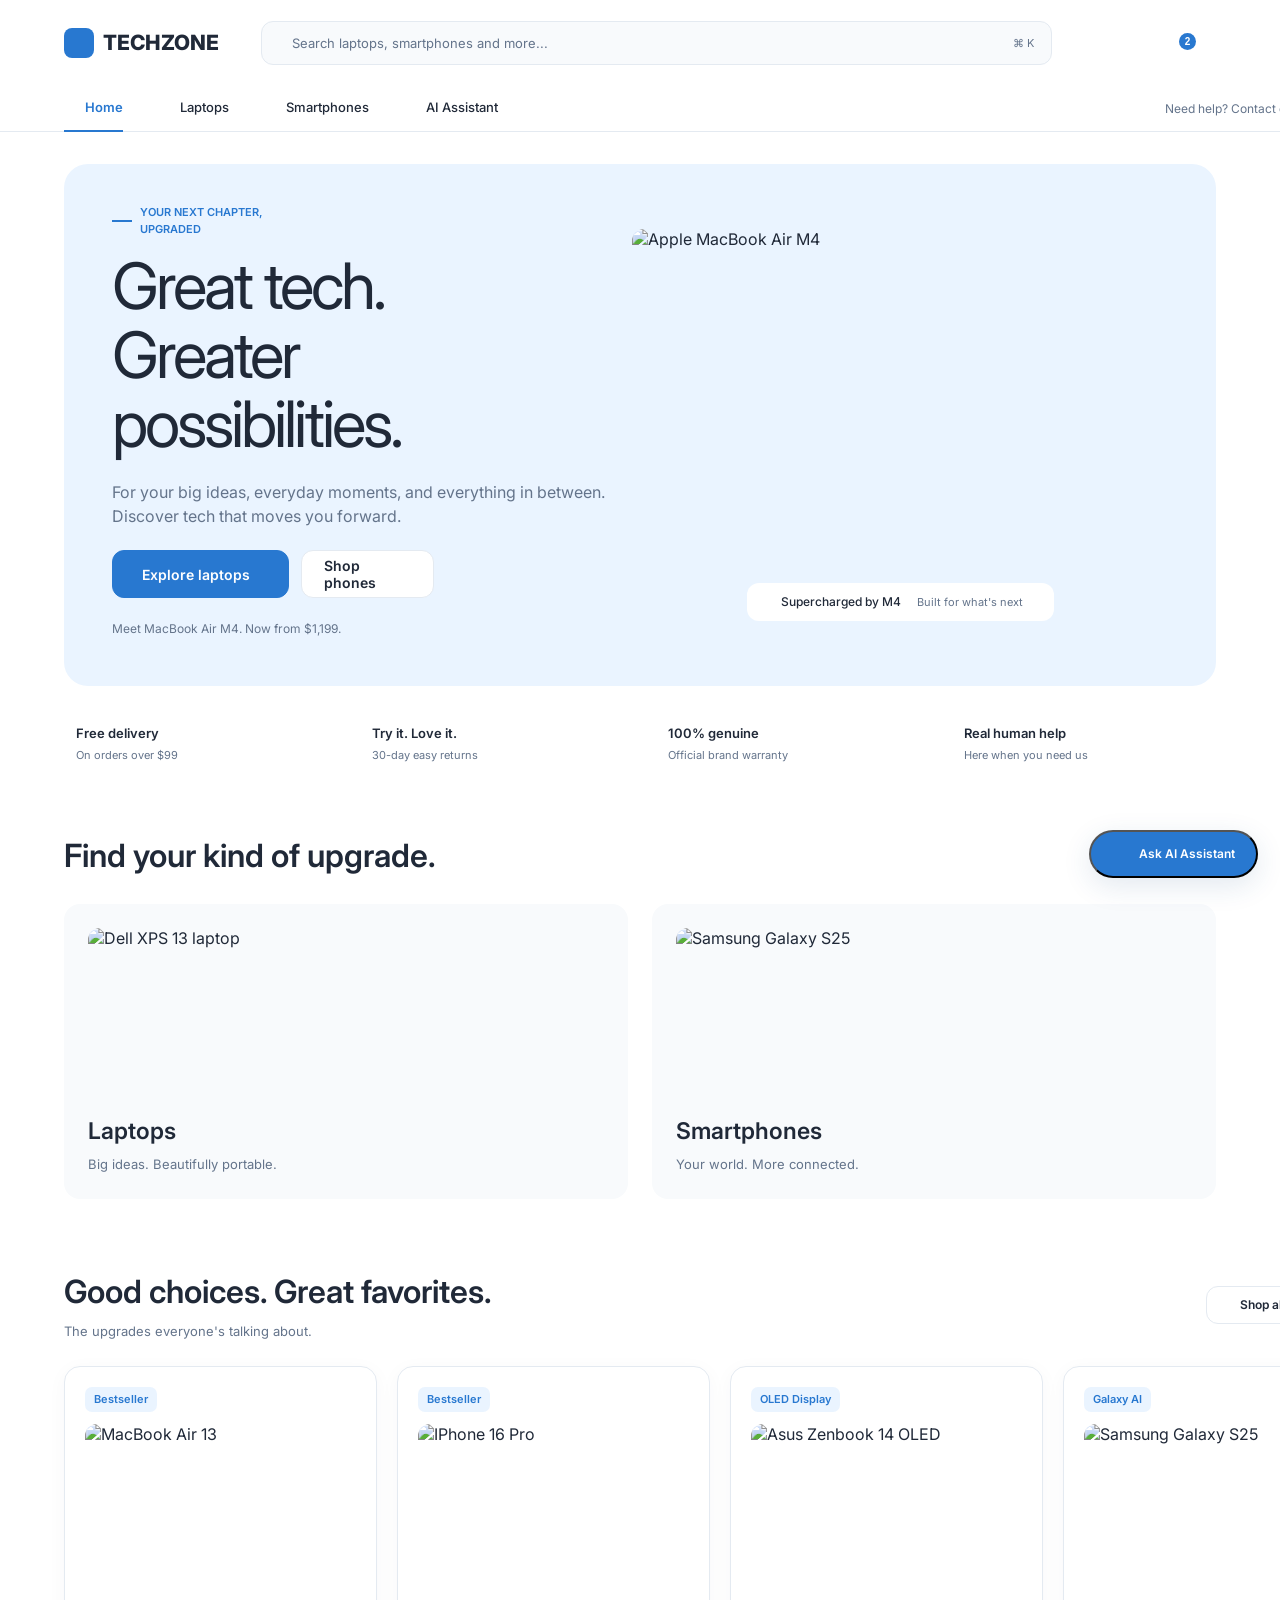
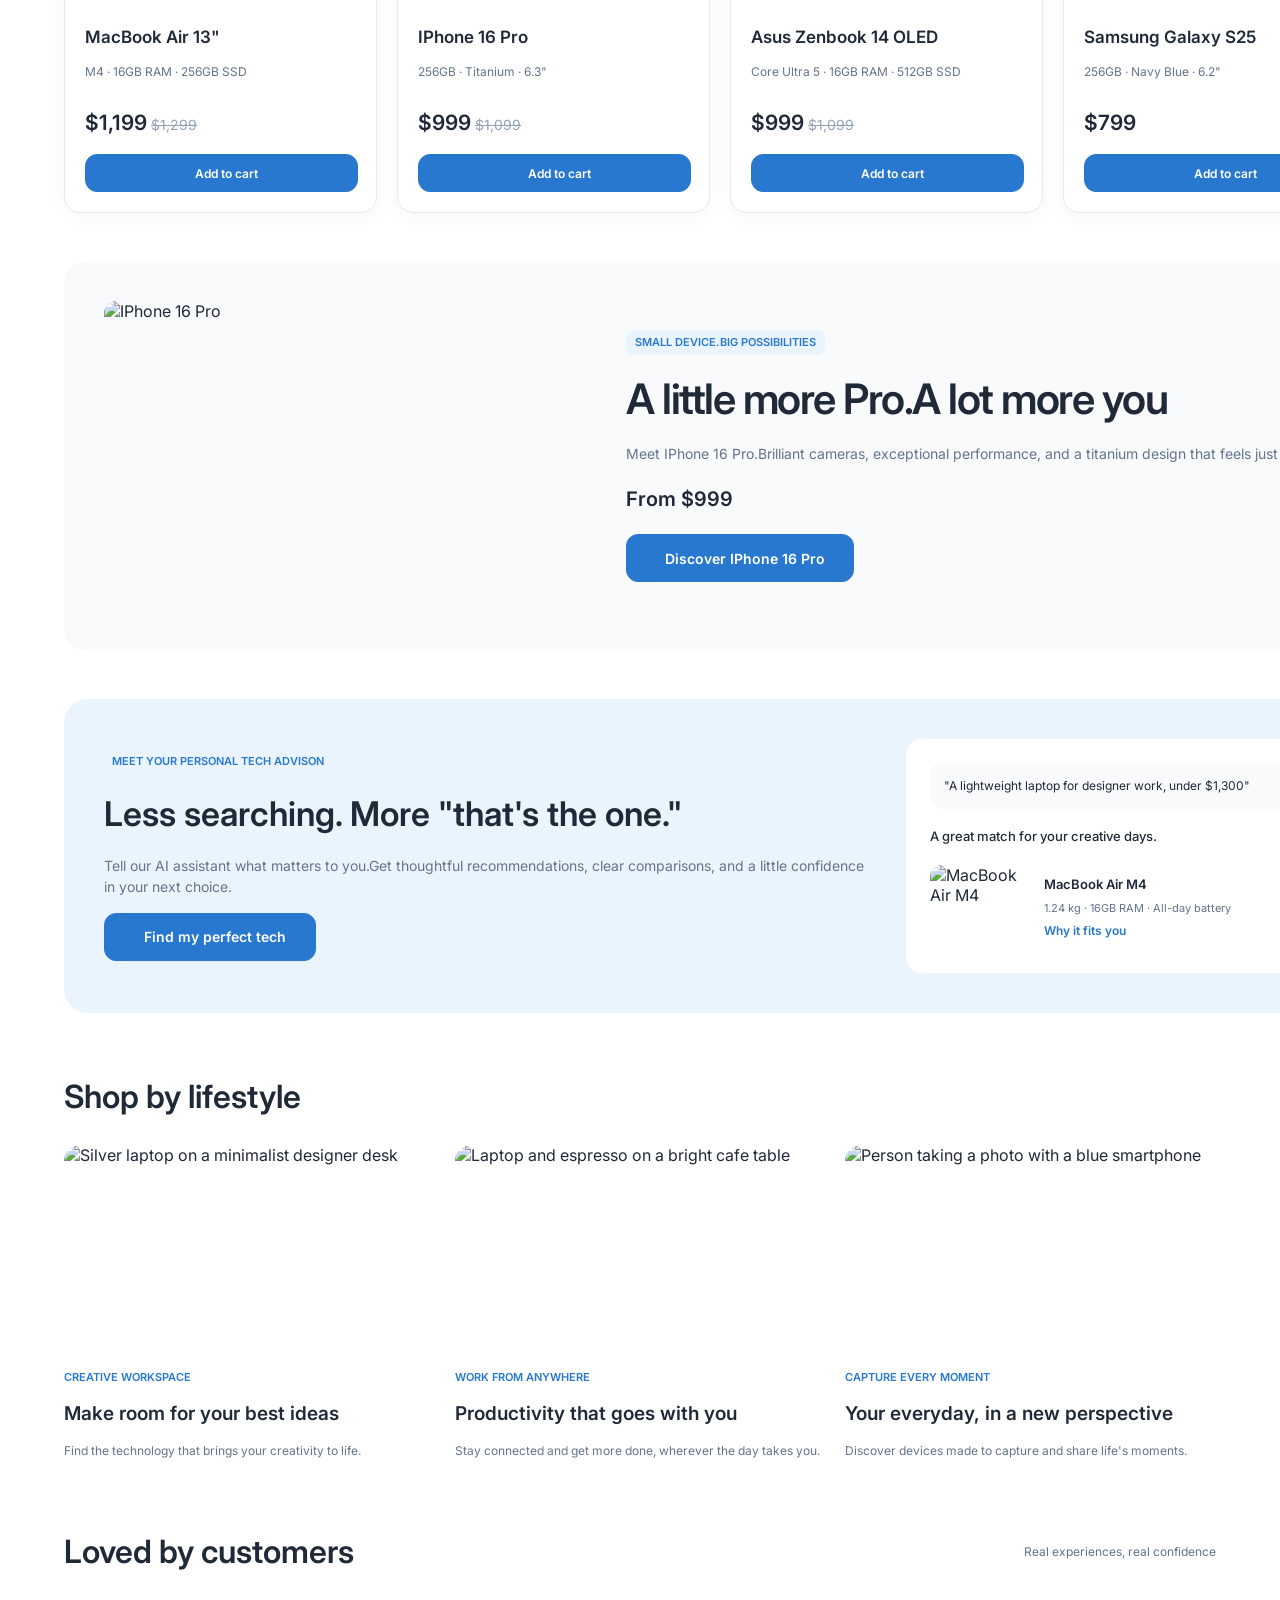
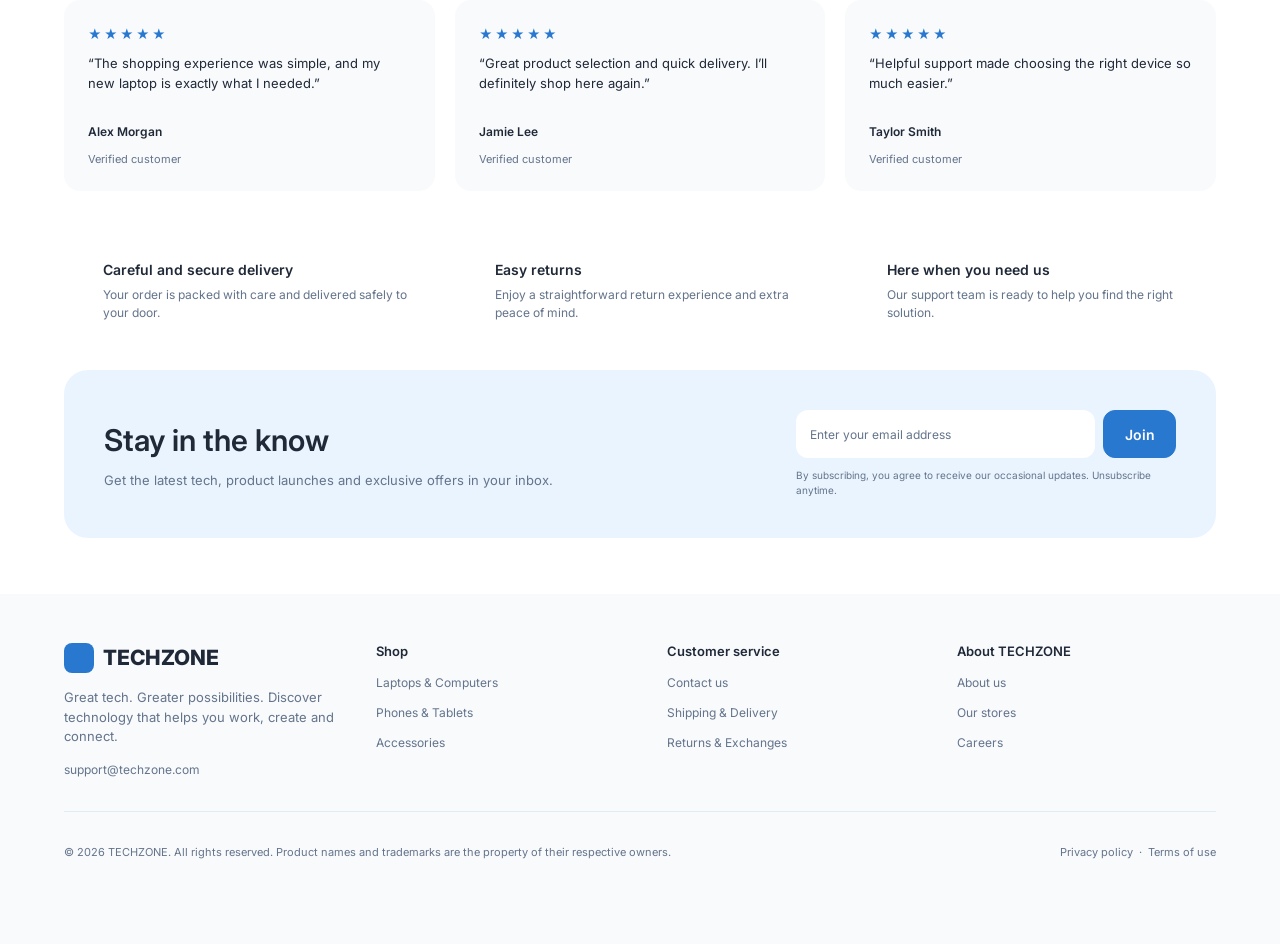
==== Frontend/index.html @ 3e7056f3 ""Complete HomePage,NavigationBar,AiFloating"" ====
<!DOCTYPE html>
<html lang="en">
<head>
  <meta charset="UTF-8">
  <meta name="viewport" content="width=device-width, initial-scale=1.0">
  <title>TECHZONE</title>
  <link rel="preconnect" href="https://fonts.googleapis.com">
  <link rel="preconnect" href="https://fonts.gstatic.com" crossorigin>
  <link href="https://fonts.googleapis.com/css2?family=Inter:wght@400;600;800&display=swap" rel="stylesheet">
  <link rel="stylesheet" href="Css/Home/MainHeader.css">
  <link rel="stylesheet" href="Css/Home/HomeIntroduction.css">
  <link rel="stylesheet" href="Css/Home/FeaturedMerchandising.css">
  <link rel="stylesheet" href="Css/Home/HomeInspiration.css">
  <link rel="stylesheet" href="Css/Home/Footer.css">
  <script src="https://unpkg.com/lucide@latest" defer></script>
  <script>
        document.addEventListener("DOMContentLoaded", () => { lucide.createIcons(); });
  </script>
  <script  src="/Frontend/Js/Components/Navigation.js"></script>
  <script src="Js/Components/Components.js" defer></script>
  <script>
        document.addEventListener("DOMContentLoaded", () => {
            Promise.all([
                loadComponent(
                    "#navigation",
                    "Pages/Components/Navigation.html"
                ),
                loadComponent(
                    "#aifloating",
                    "Pages/Components/AIFloating.html"
                )
            ]);
        });
    </script>
</head>
<body>
  <header>
    <section class="main-header"> 
        <div class="brand">
        <div class="brand-mark">
            <i data-lucide="zap"></i>
        </div>
        <span class="brand-name">TECHZONE</span>
    </div>

    <div class="search-box">
        <i data-lucide="search"></i>
        <input type="text" placeholder="Search laptops, smartphones and more...">
        <span class="search-shortcut">⌘ K</span>
    </div>

    <div class="customer-actions">
        <button class="action-btn">
            <i data-lucide="user-round"></i>
        </button>

        <button class="action-btn">
            <i data-lucide="heart"></i>
        </button>

        <button class="cart-action">
            <i data-lucide="shopping-bag"></i>
            <span class="cart-count">2</span>
        </button>
    </div>
    </section>
    <div id="navigation"> </div>
    <div id="aifloating"> </div>
</header>

<main>
  
<section class="home-introduction">
    <section class="hero-campaign">
        <div class="campaign-panel">
            <div class="campaign-message">
                <div class="campaign-eyebrow">
                    <span class="accent"></span>
                    <span>YOUR NEXT CHAPTER, UPGRADED</span>
                </div>
                <h1 class="hero-title">
                    Great tech.<br>
                    Greater<br>
                    possibilities.
                </h1>
                <p class="hero-description">
                    For your big ideas, everyday moments, and everything in
                    between. Discover tech that moves you forward.
                </p>
                <div class="hero-actions">
                    <a href="#" class="btn-primary">
                        <span>Explore laptops</span>
                        <i data-lucide="arrow-right"></i>
                    </a>
                    <a href="#" class="btn-secondary">
                        Shop phones
                    </a>
                </div>
                <p class="campaign-offer">
                    Meet MacBook Air M4. Now from $1,199.
                </p>
            </div>

            <div class="featured-product">
                <div class="product-photography">
                    <img
                        src="https://store.storeimages.cdn-apple.com/1/as-images.apple.com/is/macbook-air-size-unselect-202601-gallery-1?wid=5120&hei=3280&fmt=webp&qlt=90&.v=YTFkSnBPS2tMZFdhaFNRRkx6VnJZaUd4WmthcldkemtncUgvMzhXenFEVkJtY3lja2FvNzhqZzhFY0x4NDFzYkE0ZWxMVGt3djRUV0FHWk92REs5YjAxSlgrVWMrMzU1OXo2c2JyNjJZTGpEUE90ekhYc3dvRnFSbFQ0NEVuaVQ&traceId=1"
                        alt="Apple MacBook Air M4"
                    >
                </div>
                <div class="product-highlight">
                    <i data-lucide="zap"></i>
                    <span>Supercharged by M4</span>
                    <span class="highlight-description">
                        Built for what's next
                    </span>
                </div>
            </div>
        </div>
    </section>
    <section class="shopping-assurances">
        <div class="assurance-item">
            <i data-lucide="truck"></i>
            <div class="assurance-description">
                <h3>Free delivery</h3>
                <p>On orders over $99</p>
            </div>
        </div>
        <div class="assurance-item">
            <i data-lucide="rotate-ccw"></i>
            <div class="assurance-description">
                <h3>Try it. Love it.</h3>
                <p>30-day easy returns</p>
            </div>
        </div>
        <div class="assurance-item">
            <i data-lucide="shield-check"></i>
            <div class="assurance-description">
                <h3>100% genuine</h3>
                <p>Official brand warranty</p>
            </div>
        </div>
        <div class="assurance-item">
            <i data-lucide="headphones"></i>
            <div class="assurance-description">
                <h3>Real human help</h3>
                <p>Here when you need us</p>
            </div>
        </div>
    </section>
    <section class="shop-by-category">
        <h2 class="section-title">
            Find your kind of upgrade.
        </h2>
        <div class="category-cards">
            <a href="#" class="category-card">
                <img
                    src="https://cdn2.fptshop.com.vn/unsafe/00932461_dell_xps_13_ai_dx13260_01_c97a335ec2.png"
                    alt="Dell XPS 13 laptop"
                    class="category-image"
                >
                <div class="category-link">
                    <h3>Laptops</h3>
                    <i data-lucide="arrow-up-right"></i>
                </div>
                <p>Big ideas. Beautifully portable.</p>
            </a>
            <a href="#" class="category-card">
                <img
                    src="https://encrypted-tbn0.gstatic.com/images?q=tbn:ANd9GcQ3OBDpZU44FbvlrG7t6dZ5lOutX7aOVIsLHEtxKvtZI4uI-vEweMmGuTY&s=10"
                    alt="Samsung Galaxy S25"
                    class="category-image"
                >
                <div class="category-link">
                    <h3>Smartphones</h3>
                    <i data-lucide="arrow-up-right"></i>
                </div>
                <p>Your world. More connected.</p>
            </a>
        </div>
    </section>
</section>

<section class="featured-merchandising">
    <section class="trending-products">
        <div class="section-heading">
            <div class="heading">
                <h2 class="section-title"> Good choices. Great favorites. </h2>
                <span class="section-label"> The upgrades everyone's talking about. </span>
            </div>
            <a href="#" class="section-action">
                <i data-lucide="arrow-right"></i>
                Shop all bestsellers
            </a>
        </div>
        <div class ="bestseller-grid">
            <article class="product-card">
                <div class="merchandising">
                    <div class = "status">
                        Bestseller
                    </div>
                    <i data-lucide="heart"></i>
                </div>
                <img 
                    src="https://bizweb.dktcdn.net/100/444/581/products/1-ebfc3af4-8545-4ae4-89f7-4b2354b80e51-06e07325-992b-4008-a9b7-19798024721b-cc5abd61-a261-4d42-b42f-b1218567c241.png?v=1767775841483"
                    alt="MacBook Air 13"
                    class="product-image"
                >
                <h4 class = "product-name">MacBook Air 13"</h4>
                <p class = "product-specs">M4 · 16GB RAM · 256GB SSD</p>
                <div class = "product-price">
                    <span class = "current-price">$1,199</span>
                    <span class = "old-price">$1,299</span>
                </div>
                <button href="#" class = "product-action">
                    <i data-lucide="plus"></i>
                    Add to cart
                </button>
            </article>
            <article class="product-card">
                <div class="merchandising">
                    <div class = "status">
                        Bestseller
                    </div>
                    <i data-lucide="heart"></i>
                </div>
                <img 
                    src="https://encrypted-tbn0.gstatic.com/images?q=tbn:ANd9GcQ658Wj2D3bF8fsEAtR8feHvcYbhjOmCtetli2jn8YYbw&s=10"
                    alt="IPhone 16 Pro"
                    class="product-image"
                >
                <h4 class = "product-name">IPhone 16 Pro</h4>
                <p class = "product-specs">256GB · Titanium · 6.3"</p>
                <div class = "product-price">
                    <span class = "current-price">$999</span>
                    <span class = "old-price">$1,099</span>
                </div>
                <button href="#" class = "product-action">
                    <i data-lucide="plus"></i>
                    Add to cart
                </button>
            </article>
            <article class="product-card">
                <div class="merchandising">
                    <div class = "status">
                        OLED Display
                    </div>
                    <i data-lucide="heart"></i>
                </div>
                <img 
                    src="https://ttcenter.com.vn/uploads/product/s0gzk4at-1343-asus-zenbook-14-oled-q415-2024-core-ultra-5-125h-ram-8gb-ssd-512gb-oled-touch-new.jpg"
                    alt="Asus Zenbook 14 OLED"
                    class="product-image"
                >
                <h4 class = "product-name">Asus Zenbook 14 OLED</h4>
                <p class = "product-specs">Core Ultra 5 · 16GB RAM · 512GB SSD</p>
                <div class = "product-price">
                    <span class = "current-price">$999</span>
                    <span class = "old-price">$1,099</span>
                </div>
                <button href="#" class = "product-action">
                    <i data-lucide="plus"></i>
                    Add to cart
                </button>
            </article>
            <article class="product-card">
                <div class="merchandising">
                    <div class = "status">
                        Galaxy AI
                    </div>
                    <i data-lucide="heart"></i>
                </div>
                <img 
                    src="https://encrypted-tbn0.gstatic.com/images?q=tbn:ANd9GcSZn8pkU6sARjbmYSQdy51aH19GBbyBCVNQncRlMVPDFw&s=10"
                    alt="Samsung Galaxy S25"
                    class="product-image"
                >
                <h4 class = "product-name">Samsung Galaxy S25</h4>
                <p class = "product-specs">256GB · Navy Blue · 6.2"</p>
                <div class = "product-price">
                    <span class = "current-price">$799</span>
                </div>
                <button href="#" class = "product-action">
                    <i data-lucide="plus"></i>
                    Add to cart
                </button>
            </article>
        </div>
    </section>
    
    <section class="smartphone-spotlight">
        <img 
            src="https://encrypted-tbn0.gstatic.com/images?q=tbn:ANd9GcQ658Wj2D3bF8fsEAtR8feHvcYbhjOmCtetli2jn8YYbw&s=10"
            alt="IPhone 16 Pro"
            class="spotlight-image" 
        >
        <div class="spotlight-copy">
            <div class="status"> SMALL DEVICE.BIG POSSIBILITIES</div>
            <h1 class="spotlight-title">A little more Pro.A lot more you</h1>
            <p class="spotlight-description">Meet IPhone 16 Pro.Brilliant cameras, exceptional performance, and a titanium design that feels just right.</p>
            <span class="spotlight-price">From $999</span>
            <button href="#" class="spotlight-action">
                <i data-lucide="arrow-right"></i>
                Discover IPhone 16 Pro
            </button>
        </div>
    </section>

    <section class="ai-discovery">
        <div class="ai-value">
            <div class="assistant-identity">
                <i data-lucide="sparkles"></i>
                <span>MEET YOUR PERSONAL TECH ADVISON</span>
            </div>
            <h2>Less searching. More "that's the one."</h2>
            <p>Tell our AI assistant what matters to you.Get thoughtful recommendations, clear comparisons, and a little confidence in your next choice.</p>
            <button href="#" class="ai-action">
                <i data-lucide="sparkles"></i>
                Find my perfect tech
            </button>
        </div>
        <div class="conversation-preview">
            <div class="customer-prompt">
                "A lightweight laptop for designer work, under $1,300"
            </div>
            <span class="ai-response">A great match for your creative days.</span>
            <div class="recommended-match">
                <img 
                    src="https://store.storeimages.cdn-apple.com/1/as-images.apple.com/is/macbook-air-size-unselect-202601-gallery-1_FMT_WHH?wid=690&hei=720&fmt=p-jpg&qlt=80&.v=[base64]&traceId=1"
                    alt="MacBook Air M4"
                >
                <div class="match-information">
                    <h3>MacBook Air M4</h3>
                    <span>1.24 kg · 16GB RAM · All-day battery</span>
                    <strong>Why it fits you</strong>
                </div>
            </div>
        </div>
    </section>
</section>

<section class="home-inspiration">
      <!-- Shop by lifestyle -->
      <section class="lifestyle-section">
        <h2 class="section-title">Shop by lifestyle</h2>

        <div class="lifestyle-collections">
          <article class="lifestyle-story">
            <img src="https://encrypted-tbn0.gstatic.com/images?q=tbn:ANd9GcQR1ZmByPRw56Maw9dj0W1qzzuhXlDruel7cGPpnSkPkg&s=10" 
            alt="Silver laptop on a minimalist designer desk" 
            class="lifestyle-image">
            <p class="story-category">CREATIVE WORKSPACE</p>
            <h3>Make room for your best ideas</h3>
            <p class="story-description">Find the technology that brings your creativity to life.</p>
          </article>

          <article class="lifestyle-story">
            <img src="https://encrypted-tbn0.gstatic.com/images?q=tbn:ANd9GcS9kHCKSktYO8bfcwTtIfqSI7SPyHfwcBcAxmO8vXtgZw&s=10" 
            alt="Laptop and espresso on a bright cafe table" 
            class="lifestyle-image">
            <p class="story-category">WORK FROM ANYWHERE</p>
            <h3>Productivity that goes with you</h3>
            <p class="story-description">Stay connected and get more done, wherever the day takes you.</p>
          </article>

          <article class="lifestyle-story">
            <img src="https://encrypted-tbn0.gstatic.com/images?q=tbn:ANd9GcQK-k4N48n6QLmno3iDLfN_JATslsuJmEzlzSfBYzDBRg&s=10" 
            alt="Person taking a photo with a blue smartphone" class="lifestyle-image">
            <p class="story-category">CAPTURE EVERY MOMENT</p>
            <h3>Your everyday, in a new perspective</h3>
            <p class="story-description">Discover devices made to capture and share life's moments.</p>
          </article>
        </div>
      </section>

      <!-- Customer stories -->
      <section class="customer-stories">
        <div class="review-heading">
          <h2 class="section-title">Loved by customers</h2>
          <p class="review-subtitle">Real experiences, real confidence</p>
        </div>

        <div class="review-cards">
          <article class="customer-review">
            <p class="rating" aria-label="5 out of 5 stars">★★★★★</p>
            <p class="review-text">“The shopping experience was simple, and my new laptop is exactly what I needed.”</p>
            <p class="reviewer">Alex Morgan</p>
            <p class="review-meta">Verified customer</p>
          </article>

          <article class="customer-review">
            <p class="rating" aria-label="5 out of 5 stars">★★★★★</p>
            <p class="review-text">“Great product selection and quick delivery. I’ll definitely shop here again.”</p>
            <p class="reviewer">Jamie Lee</p>
            <p class="review-meta">Verified customer</p>
          </article>

          <article class="customer-review">
            <p class="rating" aria-label="5 out of 5 stars">★★★★★</p>
            <p class="review-text">“Helpful support made choosing the right device so much easier.”</p>
            <p class="reviewer">Taylor Smith</p>
            <p class="review-meta">Verified customer</p>
          </article>
        </div>
      </section>

      <!-- Ownership support -->
      <section class="ownership-support" aria-label="Customer benefits">
        <article class="support-benefit">
          <i data-lucide="package-check" class="benefit-icon" aria-hidden="true"></i>
          <div class="benefit-description">
            <h3>Careful and secure delivery</h3>
            <p>Your order is packed with care and delivered safely to your door.</p>
          </div>
        </article>

        <article class="support-benefit">
          <i data-lucide="refresh-cw" class="benefit-icon" aria-hidden="true"></i>
          <div class="benefit-description">
            <h3>Easy returns</h3>
            <p>Enjoy a straightforward return experience and extra peace of mind.</p>
          </div>
        </article>

        <article class="support-benefit">
          <i data-lucide="messages-square" class="benefit-icon" aria-hidden="true"></i>
          <div class="benefit-description">
            <h3>Here when you need us</h3>
            <p>Our support team is ready to help you find the right solution.</p>
          </div>
        </article>
      </section>

      <!-- Newsletter -->
      <section class="newsletter">
        <div class="newsletter-copy">
          <h2>Stay in the know</h2>
          <p>Get the latest tech, product launches and exclusive offers in your inbox.</p>
        </div>

        <form class="newsletter-signup" action="#" method="post">
          <div class="email-signup">
            <label class="visually-hidden" for="newsletter-email">Your email address</label>
            <input id="newsletter-email" name="email" type="email" placeholder="Enter your email address" required>
            <button type="submit">Join</button>
          </div>
          <p class="newsletter-note">By subscribing, you agree to receive our occasional updates. Unsubscribe anytime.</p>
        </form>
      </section>
    </section>
</main>

<footer class="site-footer">
    <div class="footer-navigation">
      <!-- Brand promise -->
      <div class="brand-promise">
        <a href="#" class="footer-brand" aria-label="TECHZONE home">
          <span class="brand-mark">
            <i data-lucide="zap" aria-hidden="true"></i>
          </span>
          <span class="brand-name">TECHZONE</span>
        </a>

        <p class="brand-description">
          Great tech. Greater possibilities. Discover technology that helps you work, create and connect.
        </p>

        <p class="brand-contact">support@techzone.com</p>
      </div>

      <!-- Shop links -->
      <nav class="footer-link-group" aria-label="Shop">
        <h2>Shop</h2>
        <a href="#">Laptops & Computers</a>
        <a href="#">Phones & Tablets</a>
        <a href="#">Accessories</a>
      </nav>

      <!-- Customer service links -->
      <nav class="footer-link-group" aria-label="Customer service">
        <h2>Customer service</h2>
        <a href="#">Contact us</a>
        <a href="#">Shipping & Delivery</a>
        <a href="#">Returns & Exchanges</a>
      </nav>

      <!-- About links -->
      <nav class="footer-link-group" aria-label="About TECHZONE">
        <h2>About TECHZONE</h2>
        <a href="#">About us</a>
        <a href="#">Our stores</a>
        <a href="#">Careers</a>
      </nav>
    </div>

    <div class="footer-divider"></div>

    <div class="legal-information">
      <p class="copyright">
        © 2026 TECHZONE. All rights reserved. Product names and trademarks are the property of their respective owners.
      </p>

      <p class="legal-links">
        <a href="#">Privacy policy</a>
        <span aria-hidden="true">·</span>
        <a href="#">Terms of use</a>
      </p>
    </div>
  </footer>
</body>
</html>
---- Frontend/Css/Home/MainHeader.css ----
/* =========================
   MAIN HEADER
========================= */

.main-header {
    display: flex;
    flex-direction: row;
    align-items: center;

    width: 100%;
    max-width: 1440px;
    height: 86px;

    padding: 0 64px;
    gap: 40px;

    margin: 0 auto;
    box-sizing: border-box;

    background: #FFFFFF;
    font-family: 'Inter', sans-serif;
}

/* =========================
   BRAND
========================= */

.brand {
    display: flex;
    flex-direction: row;
    align-items: center;

    gap: 9px;
    width: 157px;
    height: 32px;

    flex-shrink: 0;
}

.brand-mark {
    display: flex;
    justify-content: center;
    align-items: center;

    width: 30px;
    height: 30px;

    background: #2878D0;
    border-radius: 8px;

    flex-shrink: 0;
}

.brand-mark svg {
    width: 19px;
    height: 19px;

    color: #FFFFFF;
    stroke-width: 1.7;
}

.brand-name {
    width: 118px;

    font-size: 21px;
    font-weight: 800;
    line-height: 150%;

    color: #202938;
    white-space: nowrap;
}

/* =========================
   SEARCH BOX
========================= */

.search-box {
    display: flex;
    flex-direction: row;
    align-items: center;

    box-sizing: border-box;

    height: 44px;
    padding: 0 16px;
    gap: 12px;

    flex: 1;
    min-width: 0;

    background: #F8FAFC;
    border: 1px solid #E4EAF1;
    border-radius: 12px;
}

.search-box > svg {
    width: 18px;
    height: 18px;

    color: #64748B;
    flex-shrink: 0;
}

.search-box input {
    flex: 1;
    min-width: 0;

    height: 100%;

    border: none;
    outline: none;
    background: transparent;

    font-family: 'Inter', sans-serif;
    font-size: 13px;
    font-weight: 400;

    color: #202938;
}

.search-box input::placeholder {
    color: #64748B;
}

.search-shortcut {
    width: 22px;

    font-size: 11px;
    font-weight: 400;

    color: #64748B;
    white-space: nowrap;
    flex-shrink: 0;
}

/* =========================
   CUSTOMER ACTIONS
========================= */

.customer-actions {
    display: flex;
    flex-direction: row;
    justify-content: flex-end;
    align-items: center;

    width: 124px;
    height: 20px;

    gap: 22px;
    flex-shrink: 0;
}

.action-btn {
    display: flex;
    justify-content: center;
    align-items: center;

    width: 20px;
    height: 20px;

    padding: 0;
    border: none;
    background: transparent;

    cursor: pointer;
}

.action-btn svg {
    width: 20px;
    height: 20px;

    color: #202938;
    stroke-width: 1.7;
}

/* =========================
   CART ACTION
========================= */

.cart-action {
    display: flex;
    flex-direction: row;
    align-items: flex-start;

    width: 40px;
    height: 20px;

    gap: 3px;

    padding: 0;
    border: none;
    background: transparent;

    cursor: pointer;
}

.cart-action svg {
    width: 20px;
    height: 20px;

    color: #202938;
    stroke-width: 1.7;
    flex-shrink: 0;
}

.cart-count {
    display: flex;
    justify-content: center;
    align-items: center;

    width: 17px;
    height: 17px;

    background: #2878D0;
    border-radius: 100px;

    font-size: 10px;
    font-weight: 600;
    line-height: 150%;

    color: #FFFFFF;
}

/* =========================
   HOVER EFFECTS
========================= */

.action-btn:hover svg,
.cart-action:hover svg {
    color: #2878D0;
}

/* =========================
   RESPONSIVE
========================= */

@media (max-width: 768px) {
    .main-header {
        padding: 0 20px;
        gap: 16px;
    }

    .brand {
        width: auto;
    }

    .brand-name {
        font-size: 18px;
    }

    .customer-actions {
        gap: 12px;
        width: auto;
    }
}

@media (max-width: 480px) {
    .main-header {
        height: auto;
        min-height: 76px;

        padding: 12px 16px;
        flex-wrap: wrap;
        gap: 12px;
    }

    .brand {
        flex: 1;
    }

    .search-box {
        order: 3;
        flex: 0 0 100%;
    }
}
---- Frontend/Css/Home/HomeIntroduction.css ----
/* =================================
   HOME INTRODUCTION
================================= */

.home-introduction {
    display: flex;
    flex-direction: column;
    align-items: flex-start;

    width: 100%;
    max-width: 1440px;
    height: 1096px;

    margin: 0 auto;
    padding: 0;

    font-family: 'Inter', sans-serif;
    color: #202938;
    box-sizing: border-box;
}

.home-introduction *,
.home-introduction *::before,
.home-introduction *::after {
    box-sizing: border-box;
}


/* =================================
   HERO CAMPAIGN
================================= */

.hero-campaign {
    display: flex;
    flex-direction: column;
    align-items: flex-start;

    width: 100%;
    height: 582px;

    padding: 32px 64px 28px;
}


/* Campaign Panel */

.campaign-panel {
    display: flex;
    flex-direction: row;
    align-items: center;

    width: 100%;
    height: 522px;

    padding: 48px;
    gap: 20px;

    background: #EAF4FF;
    border-radius: 24px;
}


/* Campaign Message */

.campaign-message {
    display: flex;
    flex-direction: column;
    align-items: flex-start;

    width: 500px;
    height: 426px;

    padding: 0;
    gap: 22px;

    flex-shrink: 0;
}


/* Eyebrow */

.campaign-eyebrow {
    display: flex;
    flex-direction: row;
    align-items: center;

    width: 214px;
    height: 17px;

    gap: 8px;
    flex-shrink: 0;
}

.accent {
    width: 20px;
    height: 2px;

    background: #2878D0;
    flex-shrink: 0;
}

.campaign-eyebrow span:last-child {
    font-size: 11px;
    font-weight: 600;
    line-height: 150%;
    color: #2878D0;
}


/* Hero Title */

.hero-title {
    width: 500px;
    height: 207px;

    margin: 0;

    font-size: 64px;
    font-weight: 400;
    line-height: 108%;
    letter-spacing: -3px;

    color: #202938;
    flex-shrink: 0;
}


/* Hero Description */

.hero-description {
    width: 500px;
    height: 48px;

    margin: 0;

    font-size: 16px;
    font-weight: 400;
    line-height: 150%;

    color: #64748B;
    flex-shrink: 0;
}


/* Hero Actions */

.hero-actions {
    display: flex;
    flex-direction: row;
    flex-wrap: wrap;
    align-items: flex-start;
    align-content: flex-start;

    width: 500px;
    height: 48px;

    gap: 12px;
    flex-shrink: 0;
}


/* Primary Button */

.btn-primary {
    display: flex;
    flex-direction: row;
    justify-content: center;
    align-items: center;

    width: 177px;
    height: 48px;

    padding: 0 22px;
    gap: 10px;

    background: #2878D0;
    border: 1px solid #2878D0;
    border-radius: 12px;

    color: #FFFFFF;
    font-size: 14px;
    font-weight: 600;

    text-decoration: none;
    flex-shrink: 0;
}

.btn-primary svg {
    width: 18px;
    height: 18px;
    stroke-width: 1.7;
}

.btn-primary:hover {
    background: #1E66B5;
}


/* Secondary Button */

.btn-secondary {
    display: flex;
    flex-direction: row;
    justify-content: center;
    align-items: center;

    width: 133px;
    height: 48px;

    padding: 0 22px;
    gap: 10px;

    background: #FFFFFF;
    border: 1px solid #E4EAF1;
    border-radius: 12px;

    color: #202938;
    font-size: 14px;
    font-weight: 600;

    text-decoration: none;
    flex-shrink: 0;
}

.btn-secondary:hover {
    background: #F8FAFC;
}


/* Campaign Offer */

.campaign-offer {
    width: 500px;
    height: 18px;

    margin: 0;

    font-size: 12px;
    font-weight: 400;
    line-height: 150%;

    color: #64748B;
    flex-shrink: 0;
}


/* =================================
   FEATURED PRODUCT
================================= */

.featured-product {
    display: flex;
    flex-direction: column;
    align-items: center;

    width: 696px;
    height: 392px;

    gap: 14px;

    flex: 1;
    min-width: 0;
}


/* Product Photography */

.product-photography {
    width: 100%;
    height: 340px;

    overflow: hidden;
    border-radius: 12px;
}

.product-photography img {
    display: block;

    width: 100%;
    height: 100%;

    object-fit: contain;
}


/* Product Highlight */

.product-highlight {
    display: flex;
    flex-direction: row;
    align-items: center;

    width: 307px;
    height: 38px;

    padding: 10px 18px;
    gap: 16px;

    background: #FFFFFF;
    border-radius: 12px;

    flex-shrink: 0;
    white-space: nowrap;
}

.product-highlight svg {
    width: 17px;
    height: 17px;

    color: #2878D0;
    flex-shrink: 0;
}

.product-highlight span {
    font-size: 12px;
    font-weight: 500;
    line-height: 150%;

    color: #202938;
}

.product-highlight .highlight-description {
    font-size: 11px;
    font-weight: 400;
    color: #64748B;
}


/* =================================
   SHOPPING ASSURANCES
================================= */

.shopping-assurances {
    display: flex;
    flex-direction: row;
    align-items: flex-start;

    width: 100%;
    height: 86px;

    padding: 10px 64px 36px;
    gap: 32px;
}


/* Individual Assurance */

.assurance-item {
    display: flex;
    flex-direction: row;
    align-items: center;

    width: 304px;
    height: 40px;

    gap: 12px;

    flex: 1;
    min-width: 0;
}

.assurance-item > svg {
    width: 22px;
    height: 22px;

    color: #2878D0;
    stroke-width: 1.7;

    flex-shrink: 0;
}


/* Assurance Description */

.assurance-description {
    display: flex;
    flex-direction: column;
    align-items: flex-start;

    width: 270px;
    height: 40px;

    gap: 3px;

    flex: 1;
    min-width: 0;
}

.assurance-description h3 {
    width: 100%;
    height: 20px;

    margin: 0;

    font-size: 13px;
    font-weight: 600;
    line-height: 150%;

    color: #202938;
}

.assurance-description p {
    width: 100%;
    height: 17px;

    margin: 0;

    font-size: 11px;
    font-weight: 400;
    line-height: 150%;

    color: #64748B;
}


/* =================================
   SHOP BY CATEGORY
================================= */

.shop-by-category {
    display: flex;
    flex-direction: column;
    align-items: flex-start;

    width: 100%;
    height: 428px;

    padding: 32px 64px;
    gap: 24px;
}


/* Section Title */

.section-title {
    width: 100%;
    height: 45px;

    margin: 0;

    font-size: 30px;
    font-weight: 600;
    line-height: 150%;

    color: #202938;
}


/* Category Cards Container */

.category-cards {
    display: flex;
    flex-direction: row;
    align-items: flex-start;

    width: 100%;
    height: 295px;

    padding: 0;
    gap: 24px;
}


/* Category Card */

.category-card {
    display: flex;
    flex-direction: column;
    align-items: flex-start;

    width: calc((100% - 24px) / 2);
    height: 295px;

    padding: 24px;
    gap: 6px;

    background: #F8FAFC;
    border-radius: 16px;

    text-decoration: none;
    color: inherit;

    flex: 1;
    min-width: 0;
}


/* Category Image */

.category-image {
    display: block;

    width: 100%;
    height: 180px;

    border-radius: 12px;
    object-fit: contain;
}


/* Category Link */

.category-link {
    display: flex;
    flex-direction: row;
    justify-content: space-between;
    align-items: center;

    width: 100%;
    height: 35px;
}

.category-link h3 {
    width: 576px;
    height: 35px;

    margin: 0;

    font-size: 23px;
    font-weight: 600;
    line-height: 150%;

    color: #202938;
}

.category-link svg {
    width: 20px;
    height: 20px;

    color: #2878D0;
    stroke-width: 1.7;

    flex-shrink: 0;
}


/* Category Description */

.category-card > p {
    width: 100%;
    height: 20px;

    margin: 0;

    font-size: 13px;
    font-weight: 400;
    line-height: 150%;

    color: #64748B;
}


/* =================================
   RESPONSIVE
================================= */

@media (max-width: 1024px) {

    .home-introduction {
        height: auto;
    }

    .hero-campaign,
    .shop-by-category {
        padding-left: 32px;
        padding-right: 32px;
    }

    .campaign-panel {
        padding: 32px;
    }

    .campaign-message {
        width: 45%;
    }

    .hero-title {
        width: 100%;
        font-size: 48px;
    }

    .hero-description,
    .campaign-offer {
        width: 100%;
    }

    .shopping-assurances {
        height: auto;
        padding-left: 32px;
        padding-right: 32px;
        gap: 16px;
    }

    .assurance-description {
        width: auto;
    }
}

@media (max-width: 768px) {

    .hero-campaign {
        height: auto;
    }

    .campaign-panel {
        height: auto;
        flex-direction: column;
        align-items: flex-start;
    }

    .campaign-message {
        width: 100%;
        height: auto;
    }

    .hero-title {
        font-size: 48px;
    }

    .hero-description {
        height: auto;
    }

    .hero-actions {
        height: auto;
    }

    .campaign-offer {
        height: auto;
    }

    .featured-product {
        width: 100%;
        height: auto;
    }

    .product-photography {
        height: 280px;
    }

    .shopping-assurances {
        flex-wrap: wrap;
        padding-top: 20px;
        padding-bottom: 20px;
    }

    .assurance-item {
        flex: 1 1 calc(50% - 16px);
    }

    .shop-by-category {
        height: auto;
    }

    .category-cards {
        height: auto;
        flex-direction: column;
    }

    .category-card {
        width: 100%;
        flex: none;
    }
}

@media (max-width: 480px) {

    .hero-campaign,
    .shop-by-category {
        padding: 20px 16px;
    }

    .campaign-panel {
        padding: 24px;
        border-radius: 16px;
    }

    .hero-title {
        font-size: 40px;
        letter-spacing: -2px;
    }

    .hero-description {
        font-size: 14px;
    }

    .product-photography {
        height: 200px;
    }

    .product-highlight {
        max-width: 100%;
        padding: 8px;
        gap: 8px;
    }

    .shopping-assurances {
        padding: 20px 16px;
    }

    .assurance-item {
        flex: 1 1 100%;
    }

    .section-title {
        font-size: 24px;
    }

    .category-image {
        height: 150px;
    }
}
---- Frontend/Css/Home/FeaturedMerchandising.css ----
/* ==============================
   FEATURED MERCHANDISING
============================== */

.featured-merchandising {
    display: flex;
    flex-direction: column;
    align-items: flex-start;
    gap: 48px;

    margin: 0 auto;
    width: 1440px;
    height: 1425px;
    padding: 40px 64px;
    box-sizing: border-box;
}

/* ==============================
   TRENDING PRODUCTS
============================== */

.trending-products {
    display: flex;
    flex-direction: column;
    align-items: flex-start;
    gap: 24px;

    width: 1312px;
    height: 545px;
    padding: 0px;
}

/* Section heading */

.section-heading {
    display: flex;
    flex-direction: row;
    justify-content: space-between;
    align-items: center;

    padding: 0;
    gap: 16px;

    width: 1312px;
    height: 74px;
    box-sizing: border-box;

    margin: 0;
}

.heading {
    display: flex;
    flex-direction: column;
    align-items: flex-start;

    padding: 0;
    gap: 6px;

    flex: 1;
    width: 1126px;
    height: 74px;
}

.section-title {
    width: 1126px;
    height: 48px;

    margin: 0;

    font-family: 'Inter', sans-serif;
    font-style: normal;
    font-weight: 600;
    font-size: 32px;
    line-height: 150%;

    color: #202938;
}

.section-label {
    display: block;

    width: 1126px;
    height: 20px;

    margin: 0;

    font-family: 'Inter', sans-serif;
    font-style: normal;
    font-weight: 400;
    font-size: 13px;
    line-height: 150%;

    color: #64748B;
}

/* Section action */

.section-action {
    display: flex;
    flex-direction: row;
    justify-content: center;
    align-items: center;

    padding: 0 14px;
    gap: 10px;

    width: 170px;
    height: 38px;
    flex-shrink: 0;

    box-sizing: border-box;

    background: #FFFFFF;
    border: 1px solid #E4EAF1;
    border-radius: 12px;

    color: #202938;
    font-family: 'Inter', sans-serif;
    font-size: 12px;
    font-weight: 600;
    line-height: 150%;

    text-decoration: none;
    white-space: nowrap;
    cursor: pointer;
}

.section-action svg {
    width: 18px;
    height: 18px;
    flex-shrink: 0;
    color: #2878D0;
    stroke: #2878D0;
}

/* ==============================
   BESTSELLER GRID
============================== */

.bestseller-grid {
    display: flex;
    flex-direction: row;
    align-items: flex-start;

    width: 1312px;
    height: 447px;

    padding: 0;
    gap: 20px;
}

/* Product card */

.product-card {
    display: flex;
    flex-direction: column;
    align-items: flex-start;

    width: 313px;
    height: 447px;

    padding: 20px;
    gap: 12px;

    box-sizing: border-box;

    background: #FFFFFF;
    border: 1px solid #E4EAF1;
    border-radius: 16px;

    box-shadow: 0 4px 20px rgba(35, 63, 93, 0.035);

    flex: 1;
}

/* Merchandising */

.merchandising {
    display: flex;
    flex-direction: row;
    justify-content: space-between;
    align-items: center;

    width: 273px;
    height: 25px;
}

/* Status */

.status {
    display: flex;
    align-items: flex-start;

    padding: 4px 9px;

    width: fit-content;
    height: 25px;

    box-sizing: border-box;

    background: #EAF4FF;
    border-radius: 7px;

    color: #2878D0;
    font-family: 'Inter', sans-serif;
    font-size: 11px;
    font-weight: 600;
    line-height: 150%;

    white-space: nowrap;
}

/* Heart icon */

.merchandising svg {
    width: 18px;
    height: 18px;

    flex-shrink: 0;
    stroke: #64748B;
}

/* Product image */

.product-image {
    display: block;

    width: 273px;
    height: 190px;

    border-radius: 12px;

    object-fit: contain;
}

/* Product name */

.product-name {
    width: 273px;
    height: 26px;

    margin: 0;

    font-family: 'Inter', sans-serif;
    font-size: 17px;
    font-weight: 600;
    line-height: 150%;

    color: #202938;
}

/* Specifications */

.product-specs {
    width: 273px;
    height: 36px;

    margin: 0;

    font-family: 'Inter', sans-serif;
    font-size: 12px;
    font-weight: 400;
    line-height: 150%;

    color: #64748B;
}

/* Price */

.product-price {
    width: 273px;
    height: 32px;

    margin: 0;
}
.current-price {
    font-family: 'Inter', sans-serif;
    font-size: 21px;
    font-weight: 600;
    color: #202938;
}

.old-price {
    font-family: 'Inter', sans-serif;
    font-size: 14px;
    font-weight: 400;
    color: #94A3B8;

    text-decoration: line-through;
}

/* Product action */

.product-action {
    display: flex;
    flex-direction: row;
    justify-content: center;
    align-items: center;

    width: 273px;
    height: 38px;

    padding: 0 14px;
    gap: 10px;

    box-sizing: border-box;

    background: #2878D0;
    border: 1px solid #2878D0;
    border-radius: 12px;

    color: #FFFFFF;
    font-family: 'Inter', sans-serif;
    font-size: 12px;
    font-weight: 600;

    cursor: pointer;
}

.product-action svg {
    width: 18px;
    height: 18px;

    flex-shrink: 0;
    stroke: #FFFFFF;
}

/* ==============================
   SMARTPHONE SPOTLIGHT
============================== */

.smartphone-spotlight {
    display: flex;
    flex-direction: row;
    align-items: center;

    width: 1312px;
    height: 390px;

    padding: 40px;
    gap: 32px;

    box-sizing: border-box;

    background: #F8FAFC;
    border-radius: 24px;
}

.spotlight-image {
    width: 490px;
    height: 310px;

    border-radius: 12px;

    object-fit: contain;
}

.spotlight-copy {
    display: flex;
    flex-direction: column;
    align-items: flex-start;

    width: 710px;
    height: 252px;

    padding: 0;
    gap: 20px;

    flex: 1;
}

.spotlight-title {
    width: 100%;
    height: 48px;

    margin: 0;

    font-family: 'Inter', sans-serif;
    font-size: 42px;
    font-weight: 600;
    line-height: 115%;
    letter-spacing: -1.5px;

    color: #202938;
}

.spotlight-description {
    width: 100%;
    height: 21px;

    margin: 0;

    font-family: 'Inter', sans-serif;
    font-size: 14px;
    font-weight: 400;
    line-height: 150%;

    color: #64748B;
}

.spotlight-price {
    width: 100%;
    height: 30px;

    margin: 0;

    font-family: 'Inter', sans-serif;
    font-size: 20px;
    font-weight: 600;
    line-height: 150%;

    color: #202938;
}

.spotlight-action {
    display: flex;
    flex-direction: row;
    justify-content: center;
    align-items: center;

    width: 228px;
    height: 48px;

    padding: 0 22px;
    gap: 10px;

    box-sizing: border-box;

    background: #2878D0;
    border: 1px solid #2878D0;
    border-radius: 12px;

    text-decoration: none;
    white-space: nowrap;

    color: #FFFFFF;
    font-family: 'Inter', sans-serif;
    font-size: 14px;
    font-weight: 600;
}

.spotlight-action svg {
    width: 18px;
    height: 18px;

    flex-shrink: 0;
    stroke: #FFFFFF;
}

/* ==============================
   AI DISCOVERY
============================== */

.ai-discovery {
    display: flex;
    flex-direction: row;
    align-items: center;

    width: 1312px;
    height: 314px;

    padding: 40px;
    gap: 32px;

    box-sizing: border-box;

    background: #EAF4FF;
    border-radius: 24px;
}

/* AI value */

.ai-value {
    display: flex;
    flex-direction: column;
    align-items: flex-start;

    width: 770px;
    height: 209px;

    padding: 0;
    gap: 16px;

    flex: 1;
}

/* Assistant identity */

.assistant-identity {
    display: flex;
    flex-direction: row;
    align-items: center;

    width: 240px;
    height: 20px;

    gap: 8px;
}

.assistant-identity svg {
    width: 20px;
    height: 20px;

    flex-shrink: 0;
    stroke: #2878D0;
}

.assistant-identity span {
    width: 212px;
    height: 17px;

    font-family: 'Inter', sans-serif;
    font-size: 11px;
    font-weight: 600;
    line-height: 150%;

    color: #2878D0;
}

/* AI title */

.ai-value h2 {
    width: 770px;
    height: 51px;

    margin: 0;

    font-family: 'Inter', sans-serif;
    font-size: 34px;
    font-weight: 600;
    line-height: 150%;

    color: #202938;
}

/* AI description */

.ai-value p {
    width: 770px;
    height: 42px;

    margin: 0;

    font-family: 'Inter', sans-serif;
    font-size: 14px;
    font-weight: 400;
    line-height: 150%;

    color: #64748B;
}

/* AI action */

.ai-action {
    display: flex;
    flex-direction: row;
    justify-content: center;
    align-items: center;

    width: 212px;
    height: 48px;

    padding: 0 22px;
    gap: 10px;

    box-sizing: border-box;

    background: #2878D0;
    border: 1px solid #2878D0;
    border-radius: 12px;

    text-decoration: none;
    white-space: nowrap;

    color: #FFFFFF;
    font-family: 'Inter', sans-serif;
    font-size: 14px;
    font-weight: 600;
}

.ai-action svg {
    width: 18px;
    height: 18px;

    flex-shrink: 0;
    stroke: #FFFFFF;
}

/* Conversation preview */

.conversation-preview {
    display: flex;
    flex-direction: column;
    align-items: flex-start;

    width: 430px;
    height: 234px;

    padding: 24px;
    gap: 18px;

    box-sizing: border-box;

    background: #FFFFFF;
    border-radius: 16px;
}

/* Customer prompt */

.customer-prompt {
    display: flex;
    flex-direction: row;
    align-items: flex-start;

    width: 382px;
    height: 46px;

    padding: 14px;

    box-sizing: border-box;

    background: #F8FAFC;
    border-radius: 12px;

    color: #202938;
    font-family: 'Inter', sans-serif;
    font-size: 12px;
    font-weight: 400;
    line-height: 150%;
}

/* AI response */

.ai-response {
    width: 382px;
    height: 20px;

    margin: 0;

    color: #202938;
    font-family: 'Inter', sans-serif;
    font-size: 13px;
    font-weight: 500;
    line-height: 150%;
}

/* Recommended match */

.recommended-match {
    display: flex;
    flex-direction: row;
    align-items: center;

    width: 382px;
    height: 84px;

    padding: 0;
    gap: 14px;
}

.recommended-match img {
    width: 100px;
    height: 84px;

    border-radius: 12px;

    object-fit: contain;
}

/* Match information */

.match-information {
    display: flex;
    flex-direction: column;
    align-items: flex-start;

    width: 268px;
    min-width: 0px;
    height: 65px;

    padding: 0;
    gap: 5px;

    flex: 1;
}

.match-information h3 {
    width: 268px;
    height: 20px;

    margin: 0;

    font-family: 'Inter', sans-serif;
    font-size: 13px;
    font-weight: 600;
    line-height: 150%;

    color: #202938;
}

.match-information span {
    width: 268px;
    height: 17px;

    font-family: 'Inter', sans-serif;
    font-size: 11px;
    font-weight: 400;
    line-height: 150%;

    color: #64748B;
}

.match-information strong {
    width: 268px;
    height: 18px;

    font-family: 'Inter', sans-serif;
    font-size: 12px;
    font-weight: 600;
    line-height: 150%;

    color: #2878D0;
}

/* ==============================
   RESPONSIVE
============================== */

/* ==============================
   TABLET - MAX WIDTH 1024px
============================== */

@media screen and (max-width: 1024px) {

    /* Featured merchandising */

    .featured-merchandising {
        width: 100%;
        height: auto;

        padding: 32px;
        gap: 40px;
    }

    /* Trending products */

    .trending-products {
        width: 100%;
        height: auto;
    }

    .section-heading {
        width: 100%;
    }

    .heading {
        width: auto;
    }

    .section-title,
    .section-label {
        width: 100%;
    }

    /* Bestseller grid */

    .bestseller-grid {
        display: grid;
        grid-template-columns: repeat(2, minmax(0, 1fr));

        width: 100%;
        height: auto;

        gap: 20px;
    }

    .product-card {
        width: 100%;
        height: 447px;
    }

    .merchandising,
    .product-image,
    .product-name,
    .product-specs,
    .product-price,
    .product-action {
        width: 100%;
    }

    /* Smartphone spotlight */

    .smartphone-spotlight {
        width: 100%;
        height: auto;

        padding: 32px;
        gap: 24px;
    }

    .spotlight-image {
        width: 45%;
        height: 260px;
    }

    .spotlight-copy {
        width: 55%;
        height: auto;
    }

    .spotlight-title {
        height: auto;
        font-size: 32px;
    }

    .spotlight-description {
        height: auto;
    }

    /* AI discovery */

    .ai-discovery {
        width: 100%;
        height: auto;

        padding: 32px;
        gap: 24px;
    }

    .ai-value {
        width: 55%;
        height: auto;
    }

    .ai-value h2,
    .ai-value p {
        width: 100%;
        height: auto;
    }

    .ai-value h2 {
        font-size: 28px;
    }

    .conversation-preview {
        flex: 0 0 42%;
        width: 42%;
        height: auto;

        padding: 20px;
    }

    .customer-prompt,
    .ai-response,
    .recommended-match {
        width: 100%;
    }

    .recommended-match img {
        flex: 0 0 80px;
        width: 80px;
    }

    .match-information,
    .match-information h3,
    .match-information span,
    .match-information strong {
        width: 100%;
    }
}


/* ==============================
   MOBILE - MAX WIDTH 767px
============================== */

@media screen and (max-width: 767px) {

    /* Featured merchandising */

    .featured-merchandising {
        padding: 24px 16px;
        gap: 32px;
    }

    /* Trending products */

    .trending-products {
        gap: 20px;
    }

    .section-heading {
        flex-direction: column;
        align-items: flex-start;

        height: auto;
        gap: 14px;
    }

    .heading {
        width: 100%;
        height: auto;
    }

    .section-title {
        height: auto;
        font-size: 25px;
        line-height: 130%;
    }

    .section-label {
        height: auto;
        font-size: 12px;
    }

    .section-action {
        width: fit-content;
    }

    /* Bestseller grid */

    .bestseller-grid {
        grid-template-columns: repeat(2, minmax(0, 1fr));
        gap: 12px;
    }

    .product-card {
        width: 100%;
        height: auto;
        min-width: 0;

        padding: 12px;
        gap: 10px;
    }

    .merchandising {
        height: auto;
    }

    .status {
        font-size: 9px;
        padding: 4px 6px;
    }

    .product-image {
        height: 130px;
    }

    .product-name {
        height: auto;
        font-size: 14px;
    }

    .product-specs {
        height: auto;
        min-height: 36px;
        font-size: 10px;
    }

    .product-price {
        height: auto;
    }

    .current-price {
        font-size: 17px;
    }

    .old-price {
        font-size: 11px;
    }

    .product-action {
        height: 36px;
        padding: 0 6px;
        gap: 5px;
        font-size: 10px;
    }

    .product-action svg {
        width: 15px;
        height: 15px;
    }

    /* Smartphone spotlight */

    .smartphone-spotlight {
        flex-direction: column;

        width: 100%;
        height: auto;

        padding: 20px;
        gap: 20px;
    }

    .spotlight-image {
        width: 100%;
        height: 220px;
    }

    .spotlight-copy {
        width: 100%;
        height: auto;

        gap: 14px;
    }

    .spotlight-title {
        height: auto;
        font-size: 28px;
        letter-spacing: -0.5px;
    }

    .spotlight-description {
        height: auto;
        font-size: 13px;
    }

    .spotlight-price {
        height: auto;
        font-size: 18px;
    }

    .spotlight-action {
        width: 100%;
    }

    /* AI discovery */

    .ai-discovery {
        flex-direction: column;
        align-items: stretch;

        width: 100%;
        height: auto;

        padding: 24px 20px;
        gap: 24px;
    }

    .ai-value {
        width: 100%;
        height: auto;

        gap: 14px;
    }

    .assistant-identity {
        width: 100%;
    }

    .assistant-identity span {
        width: auto;
        font-size: 10px;
    }

    .ai-value h2 {
        width: 100%;
        height: auto;

        font-size: 26px;
        line-height: 130%;
    }

    .ai-value p {
        width: 100%;
        height: auto;

        font-size: 13px;
    }

    .ai-action {
        width: 100%;
    }

    /* Conversation preview */

    .conversation-preview {
        width: 100%;
        height: auto;

        padding: 16px;
        gap: 14px;
    }

    .customer-prompt {
        width: 100%;
        height: auto;
        min-height: 46px;

        padding: 12px;
    }

    .ai-response {
        width: 100%;
        height: auto;
    }

    /* Recommended match */

    .recommended-match {
        width: 100%;
        height: auto;
        min-height: 84px;

        gap: 10px;
    }

    .recommended-match img {
        flex: 0 0 80px;

        width: 80px;
        height: 84px;
    }

    .match-information {
        width: auto;
        height: auto;
        min-width: 0;
        gap: 4px;
    }

    .match-information h3 {
        width: 100%;
        height: auto;
        font-size: 12px;
    }

    .match-information span {
        width: 100%;
        height: auto;
        font-size: 10px;
    }

    .match-information strong {
        width: 100%;
        height: auto;
        font-size: 11px;
    }
}


/* ==============================
   SMALL MOBILE - MAX WIDTH 480px
============================== */

@media screen and (max-width: 480px) {

    .featured-merchandising {
        padding: 20px 12px;
        gap: 28px;
    }

    .section-title {
        font-size: 22px;
    }

    .bestseller-grid {
        gap: 10px;
    }

    .product-card {
        padding: 10px;
        gap: 8px;
    }

    .product-image {
        height: 110px;
    }

    .product-name {
        font-size: 12px;
    }

    .product-specs {
        font-size: 9px;
    }

    .current-price {
        font-size: 15px;
    }

    .old-price {
        font-size: 10px;
    }

    .product-action {
        font-size: 9px;
    }

    .smartphone-spotlight {
        padding: 16px;
    }

    .spotlight-title {
        font-size: 24px;
    }

    .ai-discovery {
        padding: 20px 16px;
    }

    .ai-value h2 {
        font-size: 23px;
    }

    .conversation-preview {
        padding: 12px;
    }

    .recommended-match img {
        flex-basis: 70px;
        width: 70px;
        height: 76px;
    }
}
---- Frontend/Css/Home/HomeInspiration.css ----
/* ==============================
   HOME INSPIRATION AND CONFIDENCE
============================== */

* {
    box-sizing: border-box;
}

body {
    margin: 0;
    font-family: "Inter", sans-serif;
    color: #202938;
}

.home-inspiration {
    display: flex;
    flex-direction: column;
    align-items: stretch;
    gap: 48px;

    width: 100%;
    max-width: 1440px;
    margin: 0 auto;
    padding: 20px 64px 56px;
}

/* ==============================
   SHOP BY LIFESTYLE
============================== */

.lifestyle-section {
    display: flex;
    flex-direction: column;
    align-items: stretch;
    gap: 24px;
    width: 100%;
}

.section-title {
    margin: 0;
    font-size: 32px;
    font-weight: 600;
    line-height: 1.5;
    color: #202938;
}

.lifestyle-collections {
    display: flex;
    align-items: flex-start;
    gap: 20px;
    width: 100%;
}

.lifestyle-story {
    display: flex;
    flex: 1 1 0;
    min-width: 0;
    flex-direction: column;
    align-items: flex-start;
    gap: 14px;
}

.lifestyle-image {
    display: block;
    width: 100%;
    height: 210px;
    object-fit: cover;
    border-radius: 16px;
}

.story-category {
    width: 100%;
    margin: 0;
    color: #2878D0;
    font-size: 11px;
    font-weight: 600;
    line-height: 1.5;
}

.lifestyle-story h3 {
    width: 100%;
    margin: 0;
    color: #202938;
    font-size: 19px;
    font-weight: 600;
    line-height: 1.5;
}

.story-description {
    width: 100%;
    margin: 0;
    color: #64748B;
    font-size: 12px;
    font-weight: 400;
    line-height: 1.5;
}

/* ==============================
   CUSTOMER STORIES
============================== */

.customer-stories {
    display: flex;
    flex-direction: column;
    align-items: stretch;
    gap: 24px;
    width: 100%;
    padding: 20px 0;
}

.review-heading {
    display: flex;
    align-items: center;
    gap: 12px;
    width: 100%;
}

.review-heading .section-title {
    flex: 1;
    min-width: 0;
}

.review-subtitle {
    flex: 0 0 auto;
    margin: 0;
    color: #64748B;
    font-size: 12px;
    font-weight: 400;
    line-height: 1.5;
}

.review-cards {
    display: flex;
    align-items: stretch;
    gap: 20px;
    width: 100%;
}

.customer-review {
    display: flex;
    flex: 1 1 0;
    min-width: 0;
    flex-direction: column;
    align-items: flex-start;
    gap: 10px;

    min-height: 191px;
    padding: 24px;
    background: #F8FAFC;
    border-radius: 16px;
}

.rating {
    margin: 0;
    color: #2878D0;
    font-size: 13px;
    line-height: 20px;
    letter-spacing: 2px;
}

.review-text {
    margin: 0;
    color: #202938;
    font-size: 13px;
    font-weight: 400;
    line-height: 1.5;
}

.reviewer {
    margin: auto 0 0;
    color: #202938;
    font-size: 12px;
    font-weight: 600;
    line-height: 1.5;
}

.review-meta {
    margin: 0;
    color: #64748B;
    font-size: 11px;
    font-weight: 400;
    line-height: 1.5;
}

/* ==============================
   OWNERSHIP SUPPORT
============================== */

.ownership-support {
    display: flex;
    align-items: flex-start;
    gap: 24px;
    width: 100%;
}

.support-benefit {
    display: flex;
    flex: 1 1 0;
    min-width: 0;
    align-items: flex-start;
    gap: 14px;
}

.benefit-icon {
    flex: 0 0 25px;
    width: 25px;
    height: 25px;
    color: #2878D0;
    stroke-width: 1.7;
}

.benefit-description {
    display: flex;
    flex: 1;
    min-width: 0;
    flex-direction: column;
    gap: 6px;
}

.benefit-description h3 {
    margin: 0;
    color: #202938;
    font-size: 14px;
    font-weight: 600;
    line-height: 1.5;
}

.benefit-description p {
    margin: 0;
    color: #64748B;
    font-size: 12px;
    font-weight: 400;
    line-height: 1.5;
}

/* ==============================
   NEWSLETTER
============================== */

.newsletter {
    display: flex;
    align-items: center;
    gap: 24px;
    width: 100%;
    min-height: 153px;
    padding: 40px;
    background: #EAF4FF;
    border-radius: 24px;
}

.newsletter-copy {
    display: flex;
    flex: 1 1 auto;
    min-width: 0;
    flex-direction: column;
    gap: 8px;
}

.newsletter-copy h2 {
    margin: 0;
    color: #202938;
    font-size: 30px;
    font-weight: 600;
    line-height: 1.5;
}

.newsletter-copy p {
    margin: 0;
    color: #64748B;
    font-size: 13px;
    font-weight: 400;
    line-height: 1.5;
}

.newsletter-signup {
    display: flex;
    flex: 0 0 380px;
    flex-direction: column;
    gap: 10px;
}

.email-signup {
    display: flex;
    align-items: stretch;
    gap: 8px;
    width: 100%;
    height: 48px;
}

.email-signup input {
    flex: 1;
    min-width: 0;
    padding: 0 14px;
    border: 0;
    outline: none;
    border-radius: 12px;
    background: #FFFFFF;
    color: #202938;
    font: inherit;
    font-size: 12px;
}

.email-signup input::placeholder {
    color: #64748B;
    opacity: 1;
}

.email-signup button {
    display: flex;
    flex: 0 0 73px;
    justify-content: center;
    align-items: center;
    padding: 0 16px;
    border: 1px solid #2878D0;
    border-radius: 12px;
    background: #2878D0;
    color: #FFFFFF;
    font-family: inherit;
    font-size: 14px;
    font-weight: 600;
    cursor: pointer;
}

.email-signup button:hover {
    background: #1f67b5;
}

.newsletter-note {
    margin: 0;
    color: #64748B;
    font-size: 10px;
    font-weight: 400;
    line-height: 1.5;
}

.visually-hidden {
    position: absolute;
    width: 1px;
    height: 1px;
    padding: 0;
    margin: -1px;
    overflow: hidden;
    clip: rect(0, 0, 0, 0);
    white-space: nowrap;
    border: 0;
}

/* ==============================
   RESPONSIVE
============================== */

@media (max-width: 900px) {
    .home-inspiration {
        padding-right: 32px;
        padding-left: 32px;
    }

    .lifestyle-collections,
    .review-cards {
        flex-wrap: wrap;
    }

    .lifestyle-story,
    .customer-review {
        flex: 1 1 calc(50% - 10px);
    }

    .ownership-support {
        flex-wrap: wrap;
    }

    .support-benefit {
        flex: 1 1 calc(50% - 12px);
    }

    .newsletter {
        align-items: flex-start;
        flex-direction: column;
    }

    .newsletter-signup {
        flex-basis: auto;
        width: 100%;
    }
}

@media (max-width: 600px) {
    .home-inspiration {
        gap: 36px;
        padding: 20px 20px 40px;
    }

    .section-title {
        font-size: 26px;
    }

    .lifestyle-collections,
    .review-cards,
    .ownership-support {
        flex-direction: column;
    }

    .lifestyle-story,
    .customer-review,
    .support-benefit {
        width: 100%;
        flex-basis: auto;
    }

    .lifestyle-image {
        height: 210px;
    }

    .review-heading {
        align-items: flex-start;
        flex-direction: column;
        gap: 4px;
    }

    .newsletter {
        gap: 20px;
        padding: 24px;
        border-radius: 18px;
    }

    .newsletter-copy h2 {
        font-size: 25px;
    }

    .email-signup button {
        flex-basis: 70px;
    }
}
---- Frontend/Css/Home/Footer.css ----
/* ==============================
   FOOTER
============================== */

* {
    box-sizing: border-box;
}

body {
    margin: 0;
    font-family: "Inter", sans-serif;
    color: #202938;
}

.site-footer {
    display: flex;
    flex-direction: column;
    align-items: stretch;
    gap: 32px;

    width: 100%;
    max-width: 1440px;
    margin: 0 auto;
    padding: 48px 64px 84px;

    background: #F8FAFC;
}

/* ==============================
   FOOTER NAVIGATION
============================== */

.footer-navigation {
    display: flex;
    align-items: flex-start;
    gap: 32px;
    width: 100%;
}

/* ==============================
   BRAND PROMISE
============================== */

.brand-promise {
    display: flex;
    flex: 0 0 280px;
    flex-direction: column;
    align-items: flex-start;
    gap: 14px;
}

.footer-brand {
    display: flex;
    align-items: center;
    gap: 9px;
    height: 32px;
    color: inherit;
    text-decoration: none;
}

.brand-mark {
    display: flex;
    justify-content: center;
    align-items: center;

    width: 30px;
    height: 30px;

    border-radius: 8px;
    background: #2878D0;
}

.brand-mark i {
    width: 19px;
    height: 19px;
    color: #FFFFFF;
    stroke-width: 1.7;
}

.brand-name {
    color: #202938;
    font-size: 21px;
    font-weight: 800;
    line-height: 1.5;
}

.brand-description {
    width: 100%;
    margin: 0;
    color: #64748B;
    font-size: 13px;
    font-weight: 400;
    line-height: 1.5;
}

.brand-contact {
    width: 100%;
    margin: 0;
    color: #64748B;
    font-size: 12px;
    font-weight: 400;
    line-height: 1.5;
}

/* ==============================
   FOOTER LINK GROUPS
============================== */

.footer-link-group {
    display: flex;
    flex: 1 1 0;
    min-width: 0;
    flex-direction: column;
    align-items: flex-start;
    gap: 12px;
}

.footer-link-group h2 {
    width: 100%;
    margin: 0;
    color: #202938;
    font-size: 13px;
    font-weight: 600;
    line-height: 1.5;
}

.footer-link-group a {
    width: 100%;
    color: #64748B;
    font-size: 12px;
    font-weight: 400;
    line-height: 1.5;
    text-decoration: none;
    transition: color 0.2s ease;
}

.footer-link-group a:hover,
.legal-links a:hover {
    color: #2878D0;
}

/* ==============================
   DIVIDER
============================== */

.footer-divider {
    width: 100%;
    height: 1px;
    flex: 0 0 1px;
    background: #E4EAF1;
}

/* ==============================
   LEGAL INFORMATION
============================== */

.legal-information {
    display: flex;
    align-items: flex-start;
    gap: 16px;
    width: 100%;
}

.copyright {
    flex: 1 1 auto;
    min-width: 0;
    margin: 0;
    color: #64748B;
    font-size: 11px;
    font-weight: 400;
    line-height: 1.5;
}

.legal-links {
    display: flex;
    flex: 0 0 auto;
    align-items: center;
    gap: 6px;
    margin: 0;
    color: #64748B;
    font-size: 11px;
    font-weight: 400;
    line-height: 1.5;
    white-space: nowrap;
}

.legal-links a {
    color: #64748B;
    text-decoration: none;
    transition: color 0.2s ease;
}

/* ==============================
   RESPONSIVE
============================== */

@media (max-width: 900px) {
    .site-footer {
        padding: 40px 32px 56px;
    }

    .footer-navigation {
        flex-wrap: wrap;
        row-gap: 32px;
    }

    .brand-promise {
        flex: 0 0 100%;
    }

    .footer-link-group {
        flex: 1 1 calc(33.333% - 22px);
    }
}

@media (max-width: 600px) {
    .site-footer {
        gap: 24px;
        padding: 32px 20px 40px;
    }

    .footer-navigation {
        column-gap: 20px;
        row-gap: 28px;
    }

    .brand-promise {
        flex-basis: 100%;
    }

    .footer-link-group {
        flex: 1 1 calc(50% - 10px);
    }

    .legal-information {
        flex-direction: column;
        gap: 10px;
    }

    .copyright {
        width: 100%;
    }
}
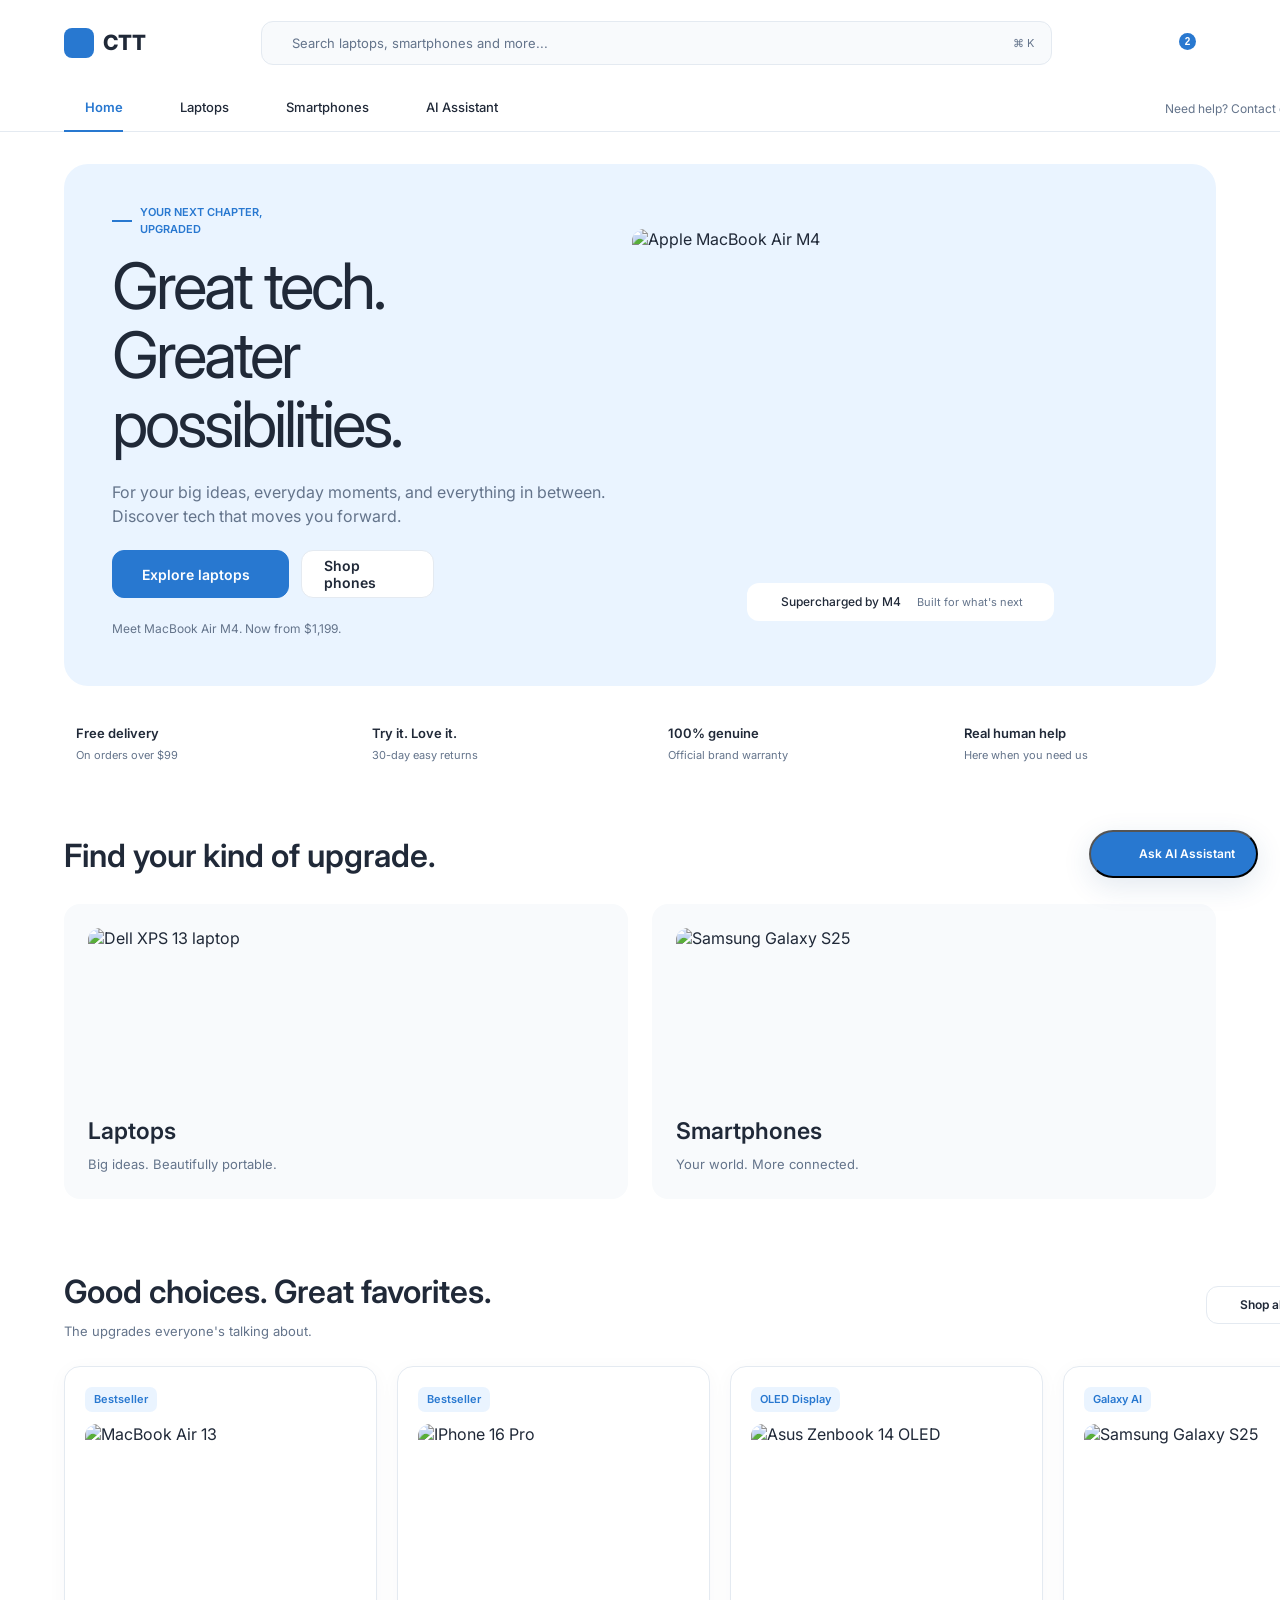
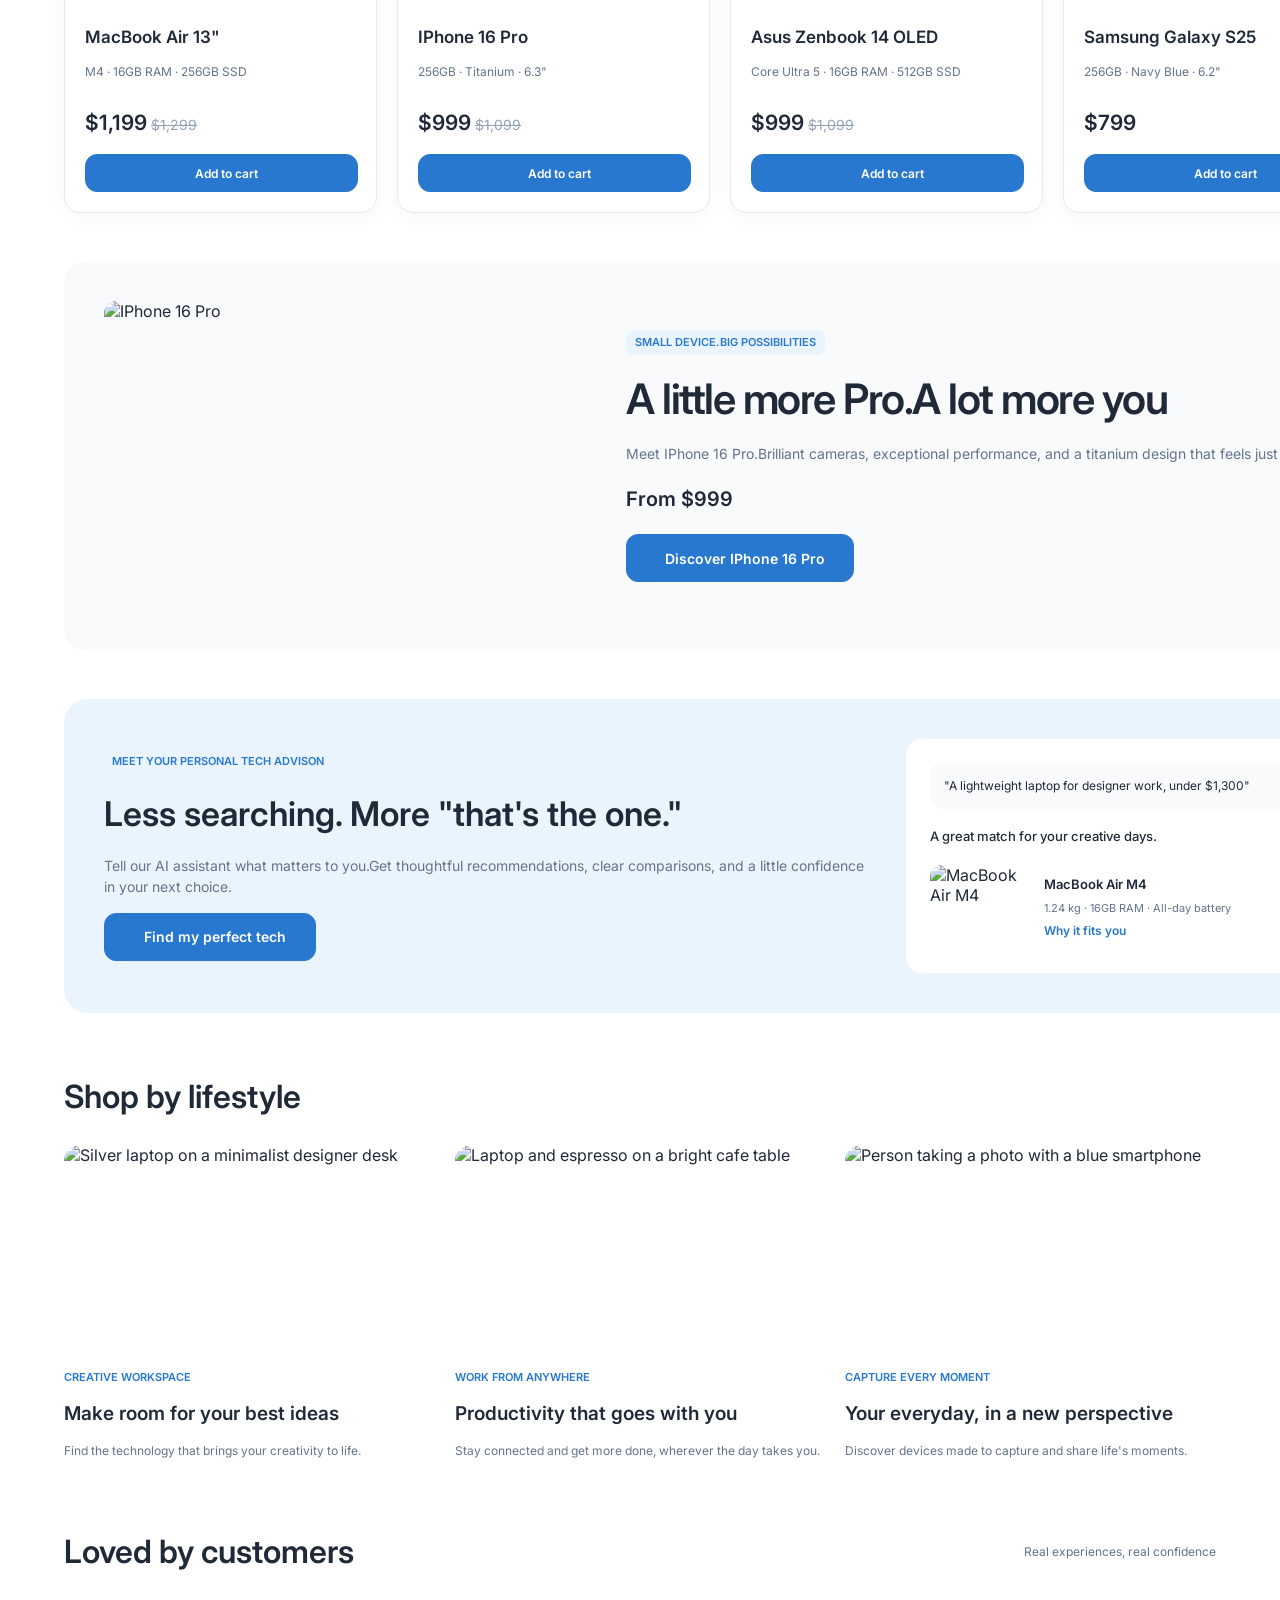
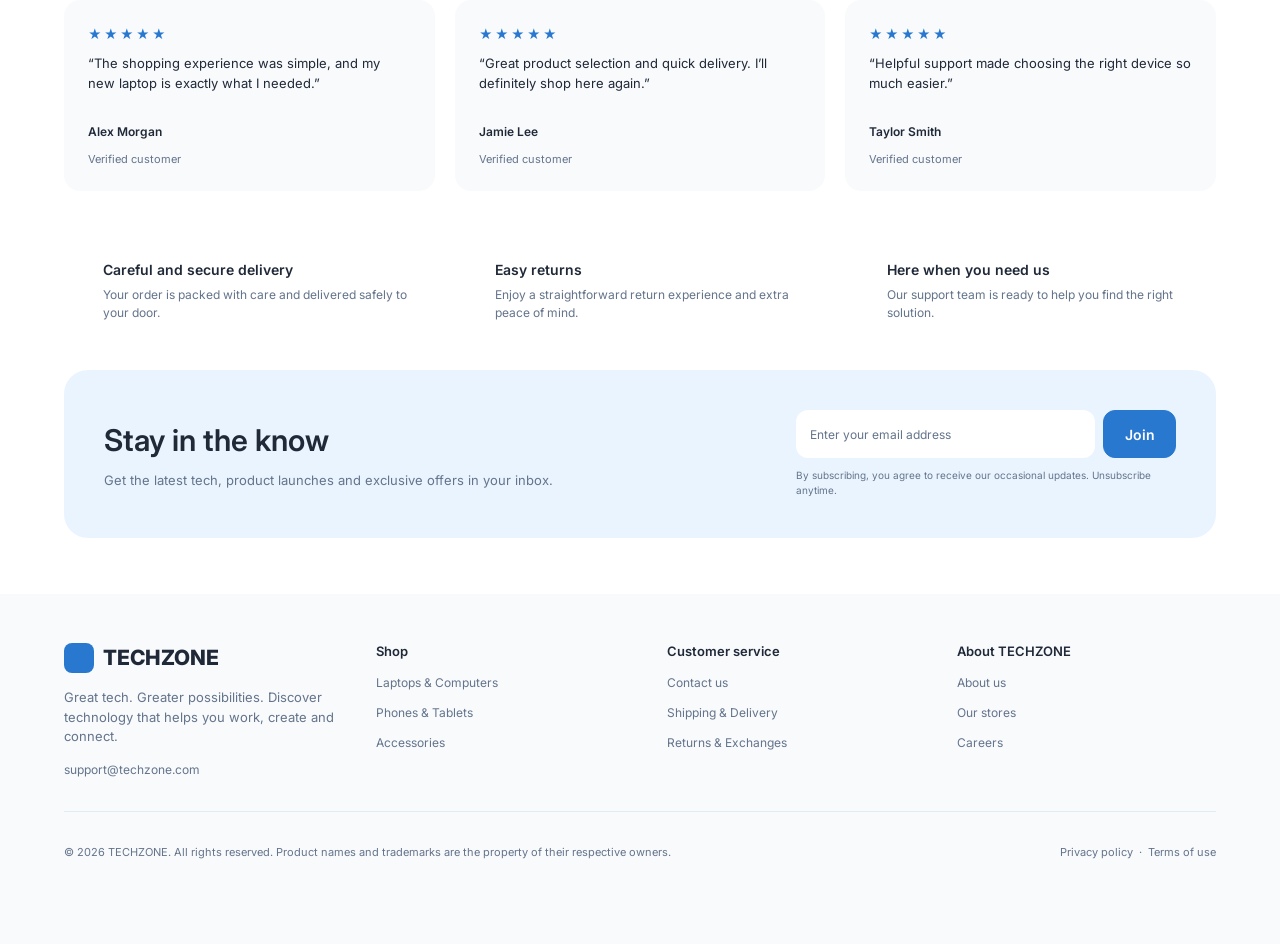
==== commit 8e50a91f: ""Update"" ====
--- a/Frontend/index.html
+++ b/Frontend/index.html
@@ -7,7 +7,6 @@
   <link rel="preconnect" href="https://fonts.googleapis.com">
   <link rel="preconnect" href="https://fonts.gstatic.com" crossorigin>
   <link href="https://fonts.googleapis.com/css2?family=Inter:wght@400;600;800&display=swap" rel="stylesheet">
-  <link rel="stylesheet" href="Css/Home/MainHeader.css">
   <link rel="stylesheet" href="Css/Home/HomeIntroduction.css">
   <link rel="stylesheet" href="Css/Home/FeaturedMerchandising.css">
   <link rel="stylesheet" href="Css/Home/HomeInspiration.css">
@@ -16,14 +15,14 @@
   <script>
         document.addEventListener("DOMContentLoaded", () => { lucide.createIcons(); });
   </script>
-  <script  src="/Frontend/Js/Components/Navigation.js"></script>
+  <script  src="/Frontend/Js/Components/Header.js"></script>
   <script src="Js/Components/Components.js" defer></script>
   <script>
         document.addEventListener("DOMContentLoaded", () => {
             Promise.all([
                 loadComponent(
-                    "#navigation",
-                    "Pages/Components/Navigation.html"
+                    "#header",
+                    "Pages/Components/Header.html"
                 ),
                 loadComponent(
                     "#aifloating",
@@ -35,36 +34,8 @@
 </head>
 <body>
   <header>
-    <section class="main-header"> 
-        <div class="brand">
-        <div class="brand-mark">
-            <i data-lucide="zap"></i>
-        </div>
-        <span class="brand-name">TECHZONE</span>
-    </div>
-
-    <div class="search-box">
-        <i data-lucide="search"></i>
-        <input type="text" placeholder="Search laptops, smartphones and more...">
-        <span class="search-shortcut">⌘ K</span>
-    </div>
-
-    <div class="customer-actions">
-        <button class="action-btn">
-            <i data-lucide="user-round"></i>
-        </button>
-
-        <button class="action-btn">
-            <i data-lucide="heart"></i>
-        </button>
-
-        <button class="cart-action">
-            <i data-lucide="shopping-bag"></i>
-            <span class="cart-count">2</span>
-        </button>
-    </div>
-    </section>
-    <div id="navigation"> </div>
+    
+    <div id="header"> </div>
     <div id="aifloating"> </div>
 </header>
 
